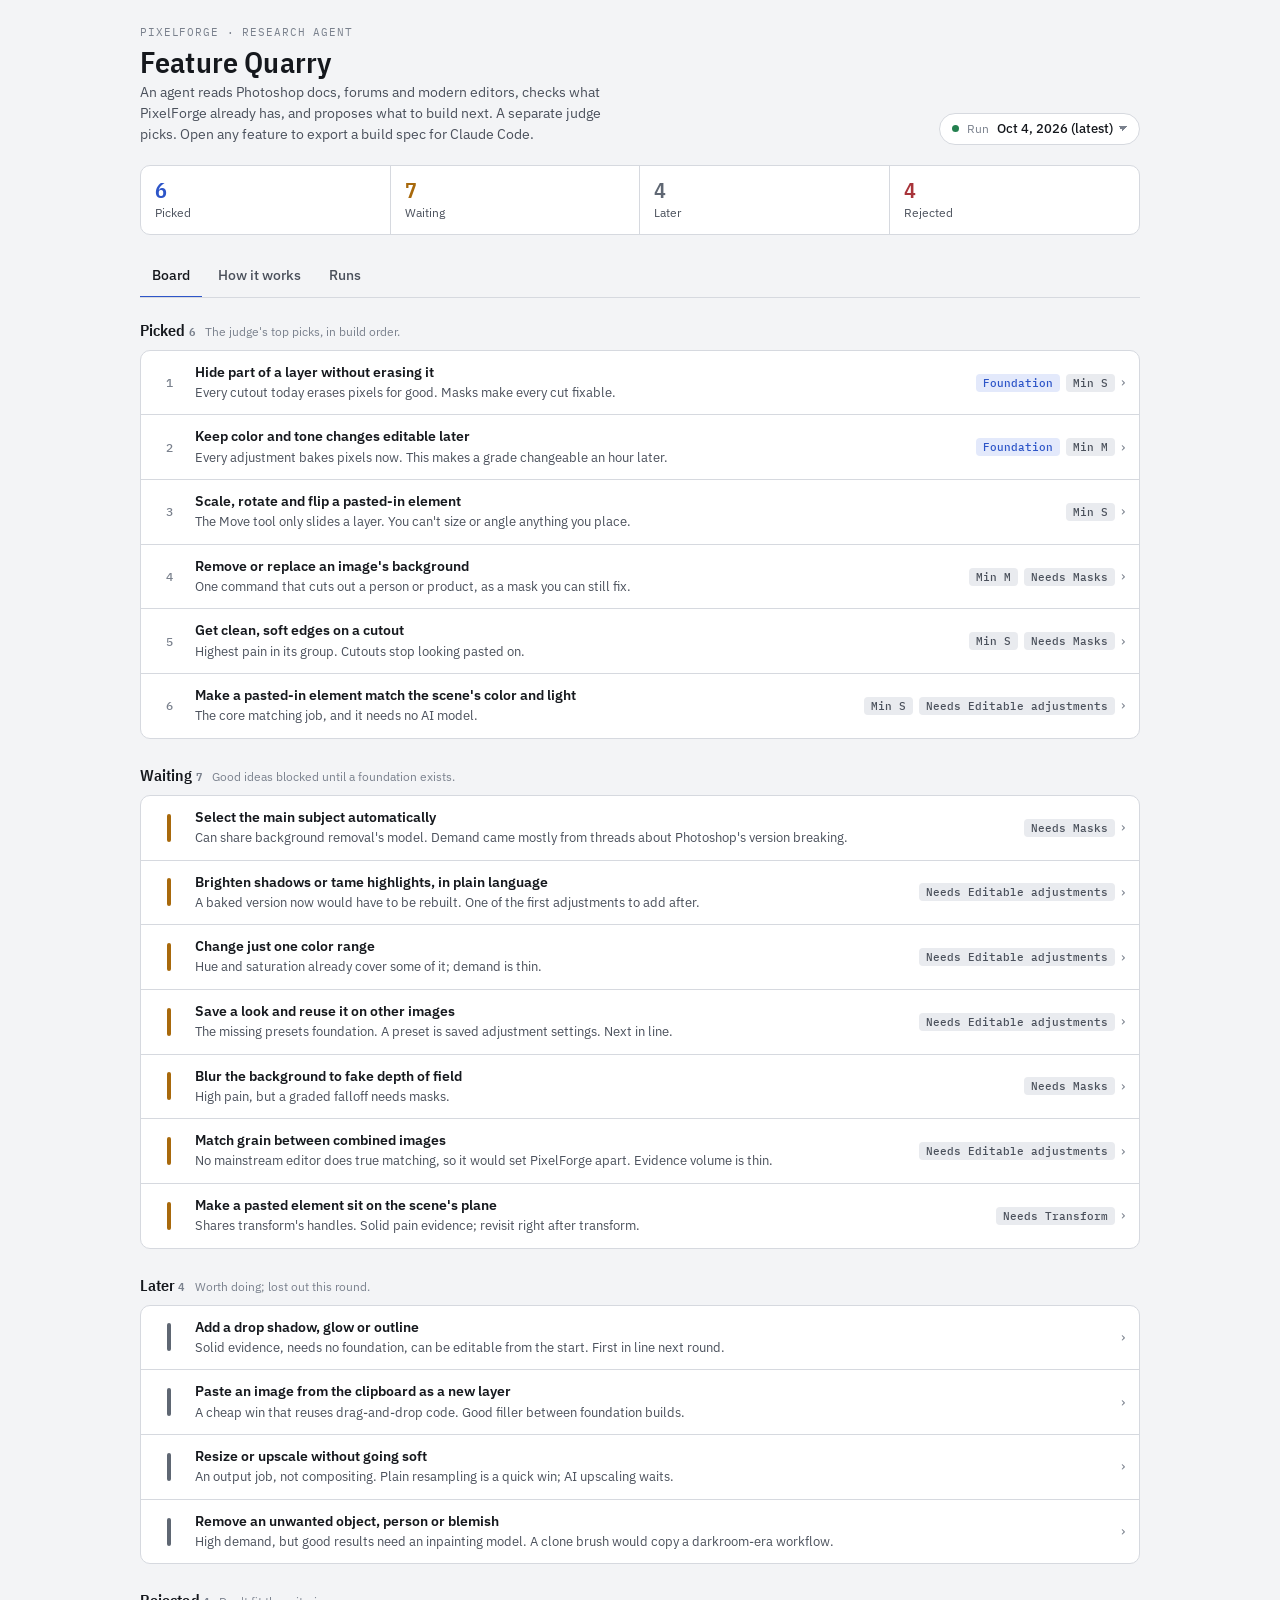
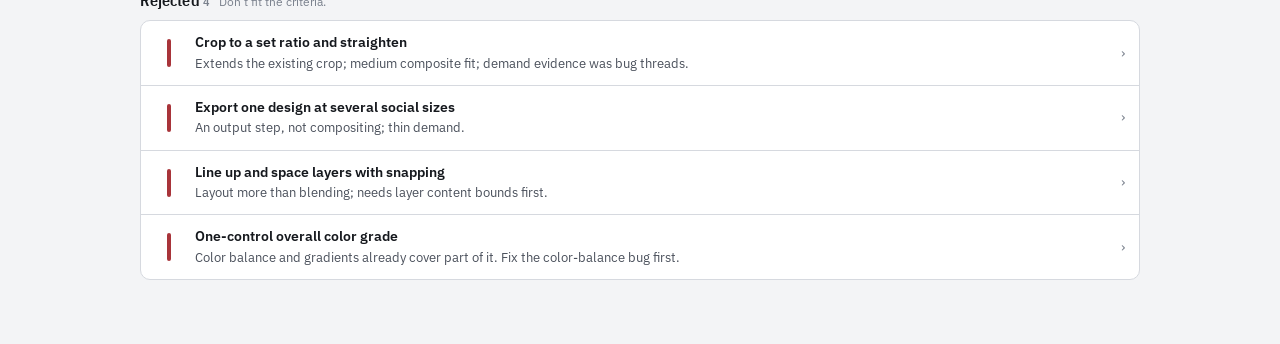
==== quarry/index.html @ ee6ffd07 "Add Feature Quarry page and the first run's report - quarry/index.html: board of the research runs (" ====
<!doctype html>
<html lang="en"><head><meta charset="utf-8"><meta name="viewport" content="width=device-width,initial-scale=1">
<title>Feature Quarry · PixelForge</title>
<link rel="preconnect" href="https://fonts.googleapis.com">
<link rel="stylesheet" href="https://fonts.googleapis.com/css2?family=IBM+Plex+Mono:wght@400;500&family=IBM+Plex+Sans:wght@400;500;600&family=IBM+Plex+Sans+Condensed:wght@600&display=swap">
<style>
/* Layout: tool shell. Header summary → tabs → scannable rows → modal with inner tabs → accordions/tooltips. */
:root{
  --bg:#f3f4f6; --surface:#ffffff; --sunk:#e9ebef; --line:#d6d9df; --ink:#15181d; --ink-2:#4a505b; --ink-3:#7a818d;
  --accent:#2d55c8; --accent-ink:#ffffff; --accent-soft:#e3e9fb;
  --picked:#2d55c8; --waiting:#a8690c; --later:#5f6773; --rejected:#a8343a; --built:#24804f;
  --picked-bg:#e3e9fb; --waiting-bg:#f8ecd8; --later-bg:#e8eaee; --rejected-bg:#f6e2e3; --built-bg:#dff1e6;
  --shadow:0 10px 40px rgba(20,25,35,.18);
  --f-ui:"IBM Plex Sans",system-ui,-apple-system,"Segoe UI",sans-serif;
  --f-head:"IBM Plex Sans Condensed","IBM Plex Sans",system-ui,sans-serif;
  --f-mono:"IBM Plex Mono",ui-monospace,Menlo,monospace;
}
@media (prefers-color-scheme:dark){:root:not([data-theme="light"]){
  --bg:#121418; --surface:#1a1d23; --sunk:#22262d; --line:#323741; --ink:#eceef2; --ink-2:#b3b9c4; --ink-3:#848b97;
  --accent:#7d9cf2; --accent-ink:#0f1320; --accent-soft:#232c45;
  --picked:#8aa6f5; --waiting:#e0a54a; --later:#a1a8b4; --rejected:#ec8a8f; --built:#6cc996;
  --picked-bg:#232c45; --waiting-bg:#3a2e1a; --later-bg:#2a2e36; --rejected-bg:#3d2224; --built-bg:#1d3427;
  --shadow:0 10px 40px rgba(0,0,0,.5); color-scheme:dark}}
:root[data-theme="dark"]{
  --bg:#121418; --surface:#1a1d23; --sunk:#22262d; --line:#323741; --ink:#eceef2; --ink-2:#b3b9c4; --ink-3:#848b97;
  --accent:#7d9cf2; --accent-ink:#0f1320; --accent-soft:#232c45;
  --picked:#8aa6f5; --waiting:#e0a54a; --later:#a1a8b4; --rejected:#ec8a8f; --built:#6cc996;
  --picked-bg:#232c45; --waiting-bg:#3a2e1a; --later-bg:#2a2e36; --rejected-bg:#3d2224; --built-bg:#1d3427;
  --shadow:0 10px 40px rgba(0,0,0,.5); color-scheme:dark}

*{box-sizing:border-box}
[hidden]{display:none!important}
body{background:var(--bg);color:var(--ink);font:14px/1.5 var(--f-ui);margin:0}
.wrap{max-width:1040px;margin:0 auto;padding-inline:20px;padding-block:24px 64px;display:flex;flex-direction:column;gap:20px}
h1,h2,h3{font-family:var(--f-head);font-weight:600;letter-spacing:.005em;margin:0;text-wrap:balance}
button{font:inherit;color:inherit;cursor:pointer}
:focus-visible{outline:2px solid var(--accent);outline-offset:2px;border-radius:4px}
.mono{font-family:var(--f-mono);font-size:12px}
.muted{color:var(--ink-2)}
.tiny{font-size:12px;color:var(--ink-3)}

/* Header */
.top{display:flex;flex-wrap:wrap;gap:16px;align-items:flex-end;justify-content:space-between}
.brand{display:flex;flex-direction:column;gap:4px;min-width:0}
.eyebrow{font-family:var(--f-mono);font-size:11px;letter-spacing:.08em;text-transform:uppercase;color:var(--ink-3)}
h1{font-size:30px;line-height:1.1}
.lede{color:var(--ink-2);max-width:62ch;margin:0}
.runpill{display:inline-flex;gap:8px;align-items:center;background:var(--surface);border:1px solid var(--line);border-radius:999px;padding:6px 12px;font-size:12px;color:var(--ink-2)}
.dot{width:7px;height:7px;border-radius:50%;background:var(--built)}
.runpill select{all:unset;cursor:pointer;font:500 13px var(--f-ui);color:var(--ink);padding-right:14px;background:linear-gradient(45deg,transparent 50%,var(--ink-3) 50%) right 4px center/5px 5px no-repeat,linear-gradient(-45deg,transparent 50%,var(--ink-3) 50%) right 0 center/5px 5px no-repeat}
.runpill:focus-within{outline:2px solid var(--accent);outline-offset:2px}
.tag.new{background:var(--built-bg);color:var(--built)}
.tag.moved{background:var(--waiting-bg);color:var(--waiting)}
.row.current{background:var(--accent-soft)}

/* Summary strip */
.strip{display:grid;grid-template-columns:repeat(5,minmax(0,1fr));background:var(--surface);border:1px solid var(--line);border-radius:10px;overflow:hidden}
.stat{all:unset;cursor:pointer;padding:12px 14px;display:flex;flex-direction:column;gap:2px;border-right:1px solid var(--line);position:relative}
.stat:last-child{border-right:0}
.stat:hover{background:var(--sunk)}
.stat[aria-pressed="true"]{background:var(--sunk)}
.stat[aria-pressed="true"]::after{content:"";position:absolute;left:0;right:0;bottom:0;height:3px;background:var(--c)}
.stat b{font:600 22px/1.1 var(--f-head);font-variant-numeric:tabular-nums;color:var(--c)}
.stat span{font-size:12px;color:var(--ink-2)}
.stat:focus-visible{outline:2px solid var(--accent);outline-offset:-2px}

/* Tabs */
.tabs{display:flex;gap:4px;border-bottom:1px solid var(--line);overflow-x:auto}
.tab{all:unset;cursor:pointer;padding:10px 12px;font-weight:500;color:var(--ink-2);border-bottom:2px solid transparent;margin-bottom:-1px;white-space:nowrap}
.tab[aria-selected="true"]{color:var(--ink);border-bottom-color:var(--accent)}
.tab:focus-visible{outline:2px solid var(--accent);outline-offset:-2px}

/* Board */
.group{display:flex;flex-direction:column;gap:8px}
.group-h{display:flex;align-items:baseline;gap:10px;flex-wrap:wrap}
.group-h h2{font-size:16px}
.group-h p{margin:0;font-size:12px;color:var(--ink-3)}
.rows{display:flex;flex-direction:column;background:var(--surface);border:1px solid var(--line);border-radius:10px;overflow:hidden}
.row{all:unset;cursor:pointer;display:grid;grid-template-columns:28px minmax(0,1fr) auto;gap:12px;align-items:center;padding:12px 14px;border-top:1px solid var(--line)}
.row:first-child{border-top:0}
.row:hover{background:var(--sunk)}
.row:focus-visible{outline:2px solid var(--accent);outline-offset:-2px}
.rank{font:500 12px var(--f-mono);color:var(--ink-3);text-align:center;font-variant-numeric:tabular-nums}
.stripe{width:4px;height:28px;border-radius:2px;background:var(--c);justify-self:center}
.rmain{min-width:0;display:flex;flex-direction:column;gap:2px}
.rtitle{font-weight:600;line-height:1.3}
.rwhy{font-size:13px;color:var(--ink-2);overflow:hidden;text-overflow:ellipsis;white-space:nowrap}
.rtags{display:flex;gap:6px;align-items:center;flex-wrap:wrap;justify-content:flex-end}
.tag{font:500 11px var(--f-mono);padding:2px 7px;border-radius:4px;background:var(--sunk);color:var(--ink-2);white-space:nowrap}
.tag.found{background:var(--accent-soft);color:var(--accent)}
.tag.dec{background:var(--c-bg);color:var(--c)}
.chev{color:var(--ink-3)}
@media (max-width:620px){
  .strip{grid-template-columns:repeat(3,minmax(0,1fr))}
  .stat:nth-child(3){border-right:0}
  .stat:nth-child(n+4){border-top:1px solid var(--line)}
  .row{grid-template-columns:20px minmax(0,1fr)}
  .rtags{grid-column:2;justify-content:flex-start}
  .chev{display:none}
  .rwhy{white-space:normal}
}

/* How it works */
.flow{display:grid;grid-template-columns:repeat(6,minmax(0,1fr));gap:8px}
.step{all:unset;cursor:pointer;background:var(--surface);border:1px solid var(--line);border-radius:10px;padding:12px;display:flex;flex-direction:column;gap:6px;min-width:0}
.step:hover{border-color:var(--ink-3)}
.step[aria-expanded="true"]{border-color:var(--accent);box-shadow:0 0 0 1px var(--accent)}
.step:focus-visible{outline:2px solid var(--accent);outline-offset:2px}
.step .n{font:500 11px var(--f-mono);color:var(--ink-3)}
.step b{font-family:var(--f-head);font-size:15px;line-height:1.2}
.step .who{font:500 11px var(--f-mono);align-self:flex-start;padding:1px 6px;border-radius:4px;background:var(--sunk);color:var(--ink-2)}
.step .who.judge{background:var(--waiting-bg);color:var(--waiting)}
.step .who.you{background:var(--built-bg);color:var(--built)}
.stepdetail{background:var(--surface);border:1px solid var(--line);border-radius:10px;padding:16px;display:flex;flex-direction:column;gap:8px}
.stepdetail p{margin:0;max-width:68ch}
@media (max-width:820px){.flow{grid-template-columns:repeat(3,minmax(0,1fr))}}
@media (max-width:460px){.flow{grid-template-columns:repeat(2,minmax(0,1fr))}}
.split{display:grid;grid-template-columns:repeat(3,minmax(0,1fr));gap:12px}
.panel{background:var(--surface);border:1px solid var(--line);border-radius:10px;padding:14px 16px;display:flex;flex-direction:column;gap:6px;min-width:0}
.panel h3{font-size:15px}
.panel ul{margin:0;padding-left:18px;color:var(--ink-2)}
@media (max-width:720px){.split{grid-template-columns:1fr}}

/* Accordions */
details{border-top:1px solid var(--line)}
details:first-of-type{border-top:0}
summary{cursor:pointer;list-style:none;padding:10px 0;display:flex;gap:10px;align-items:center;font-weight:500}
summary::-webkit-details-marker{display:none}
summary::before{content:"";width:7px;height:7px;border-right:1.5px solid var(--ink-3);border-bottom:1.5px solid var(--ink-3);transform:rotate(-45deg);transition:transform .15s;flex:none;margin-left:2px}
details[open]>summary::before{transform:rotate(45deg)}
.acc{background:var(--surface);border:1px solid var(--line);border-radius:10px;padding:2px 16px}
.acc .body{padding:0 0 12px 19px;color:var(--ink-2);display:flex;flex-direction:column;gap:6px}
.acc .body p{margin:0;max-width:70ch}

/* Tooltip */
.tip{all:unset;cursor:help;display:inline-flex;align-items:center;justify-content:center;width:15px;height:15px;border-radius:50%;border:1px solid var(--ink-3);color:var(--ink-3);font:600 10px var(--f-ui);position:relative;vertical-align:1px;margin-left:4px}
.tip:focus-visible{outline:2px solid var(--accent);outline-offset:2px}
.tip .bubble{position:absolute;bottom:calc(100% + 8px);left:50%;transform:translateX(-50%);width:max-content;max-width:240px;background:var(--ink);color:var(--bg);font:400 12px/1.45 var(--f-ui);padding:8px 10px;border-radius:6px;box-shadow:var(--shadow);opacity:0;pointer-events:none;transition:opacity .12s;z-index:5;text-align:left;white-space:normal}
.tip:hover .bubble,.tip:focus .bubble,.tip[data-open] .bubble{opacity:1}

/* Modal */
.scrim{position:fixed;inset:0;background:rgba(10,12,16,.45);display:flex;align-items:flex-start;justify-content:center;padding:max(5vh,16px) 16px;z-index:20;overflow-y:auto}
.modal{background:var(--surface);color:var(--ink);border-radius:12px;box-shadow:var(--shadow);width:min(720px,100%);display:flex;flex-direction:column;max-height:none}
.mhead{padding:18px 20px 0;display:flex;flex-direction:column;gap:8px}
.mtop{display:flex;justify-content:space-between;gap:12px;align-items:flex-start}
.mhead h2{font-size:22px;line-height:1.2}
.close{all:unset;cursor:pointer;width:30px;height:30px;border-radius:6px;display:grid;place-items:center;color:var(--ink-2);flex:none}
.close:hover{background:var(--sunk)}
.close:focus-visible{outline:2px solid var(--accent)}
.verdict{margin:0;color:var(--ink-2);font-size:13px}
.verdict b{color:var(--ink);font-weight:600}
.mtabs{padding:0 20px;margin-top:6px}
.mbody{padding:16px 20px;display:flex;flex-direction:column;gap:14px;min-height:180px}
.mbody p{margin:0;max-width:66ch}
.mfoot{padding:12px 20px;border-top:1px solid var(--line);display:flex;flex-wrap:wrap;gap:8px;align-items:center;justify-content:space-between;background:var(--sunk);border-radius:0 0 12px 12px}
.decide{display:flex;gap:6px;flex-wrap:wrap}
.seg{display:inline-flex;border:1px solid var(--line);border-radius:7px;overflow:hidden;background:var(--surface)}
.dbtn{all:unset;cursor:pointer;padding:6px 12px;font-weight:500;font-size:13px;border-left:1px solid var(--line);color:var(--ink-2)}
.dbtn:first-child{border-left:0}
.dbtn:hover{background:var(--sunk)}
.dbtn[aria-pressed="true"]{background:var(--c-bg);color:var(--c)}
.statusbox{display:flex;align-items:center;gap:8px;flex-wrap:wrap}
.primary{all:unset;cursor:pointer;padding:7px 14px;border-radius:7px;background:var(--accent);color:var(--accent-ink);font-weight:600;font-size:13px}
.primary:hover{filter:brightness(1.08)}
.primary:focus-visible{outline:2px solid var(--accent);outline-offset:2px}
.copybox{width:100%;font:12px/1.45 var(--f-mono);background:var(--surface);color:var(--ink);border:1px solid var(--line);border-radius:6px;padding:8px;resize:none}
.dbtn:focus-visible{outline:2px solid var(--accent);outline-offset:2px}
.label{font:500 11px var(--f-mono);letter-spacing:.06em;text-transform:uppercase;color:var(--ink-3)}
.kv{display:grid;grid-template-columns:120px minmax(0,1fr);gap:8px 14px;align-items:baseline}
.kv dt{font-size:12px;color:var(--ink-3)}
.kv dd{margin:0;min-width:0}
@media (max-width:520px){.kv{grid-template-columns:1fr}.kv dt{margin-top:6px}}
.levels{display:flex;flex-direction:column;gap:0;border:1px solid var(--line);border-radius:8px;overflow:hidden}
.lvl{display:grid;grid-template-columns:92px 44px minmax(0,1fr);gap:12px;padding:10px 12px;border-top:1px solid var(--line);align-items:baseline}
.lvl:first-child{border-top:0}
.lvl b{font-weight:600}
.size{font:500 11px var(--f-mono);text-align:center;padding:1px 0;border-radius:4px;background:var(--sunk)}
@media (max-width:520px){.lvl{grid-template-columns:1fr auto}.lvl p{grid-column:1 / -1}}
.compare{display:grid;grid-template-columns:repeat(2,minmax(0,1fr));gap:10px}
.compare>div{border:1px solid var(--line);border-radius:8px;padding:10px 12px;display:flex;flex-direction:column;gap:4px;min-width:0}
.compare .lean{border-color:var(--accent);background:var(--accent-soft)}
@media (max-width:520px){.compare{grid-template-columns:1fr}}
.sig{display:grid;grid-template-columns:130px 40px minmax(0,1fr);gap:10px;align-items:baseline;padding:8px 0;border-top:1px solid var(--line)}
.sig:first-child{border-top:0}
.lv{font:600 11px var(--f-mono);text-align:center;border-radius:4px;padding:1px 0}
.lv.H{background:var(--built-bg);color:var(--built)}.lv.M{background:var(--waiting-bg);color:var(--waiting)}.lv.L{background:var(--later-bg);color:var(--later)}
@media (max-width:520px){.sig{grid-template-columns:1fr auto}.sig .src{grid-column:1 / -1}}
.src{font-size:13px;color:var(--ink-2)}
code{font-family:var(--f-mono);font-size:12px;background:var(--sunk);padding:1px 5px;border-radius:4px;word-break:break-word}
ul.plain{margin:0;padding-left:18px;color:var(--ink-2);display:flex;flex-direction:column;gap:4px}
.toast{position:fixed;left:50%;bottom:calc(20px + env(safe-area-inset-bottom,0px));transform:translateX(-50%);background:var(--ink);color:var(--bg);padding:8px 14px;border-radius:8px;font-size:13px;box-shadow:var(--shadow);z-index:30}
.note{font-size:12px;color:var(--ink-3)}
@media (prefers-reduced-motion:reduce){*{transition:none!important}}
.mfoot .primary{margin-left:auto}
.btnrow{display:flex;gap:8px;flex-wrap:wrap}
.ghost{all:unset;cursor:pointer;padding:7px 14px;border-radius:7px;border:1px solid var(--line);background:var(--surface);font-weight:500;font-size:13px}
.ghost:hover{border-color:var(--ink-3)}
.ghost:focus-visible{outline:2px solid var(--accent);outline-offset:2px}
pre.spec{margin:0;background:var(--sunk);border:1px solid var(--line);border-radius:8px;padding:12px;font:12px/1.55 var(--f-mono);white-space:pre-wrap;word-break:break-word;max-height:46vh;overflow:auto}
.err{background:var(--rejected-bg);color:var(--rejected);border-radius:8px;padding:12px 14px}
a{color:var(--accent)}
</style></head><body>

<div class="wrap">
  <header class="top">
    <div class="brand">
      <span class="eyebrow">PixelForge · research agent</span>
      <h1>Feature Quarry</h1>
      <p class="lede">An agent reads Photoshop docs, forums and modern editors, checks what PixelForge already has, and proposes what to build next. A separate judge picks. Open any feature to export a build spec for Claude Code.</p>
    </div>
    <label class="runpill" id="runpill" for="runsel"><span class="dot"></span><span class="tiny">Run</span><select id="runsel" aria-label="Choose a run" disabled><option>Loading…</option></select></label>
  </header>

  <div class="strip" id="strip" role="group" aria-label="Filter by status"></div>

  <nav class="tabs" role="tablist" aria-label="Sections">
    <button class="tab" role="tab" id="t-board" aria-controls="p-board" aria-selected="true">Board</button>
    <button class="tab" role="tab" id="t-how" aria-controls="p-how" aria-selected="false" tabindex="-1">How it works</button>
    <button class="tab" role="tab" id="t-runs" aria-controls="p-runs" aria-selected="false" tabindex="-1">Runs</button>
  </nav>

  <section id="p-board" role="tabpanel" aria-labelledby="t-board" class="group" style="gap:24px"></section>

  <section id="p-how" role="tabpanel" aria-labelledby="t-how" hidden style="display:flex;flex-direction:column;gap:16px">
    <div class="group-h"><h2>Six steps, one run</h2><p>Click a step for detail.</p></div>
    <div class="flow" id="flow"></div>
    <div class="stepdetail" id="stepdetail"></div>
    <div class="group-h" style="margin-top:8px"><h2>Who does what</h2></div>
    <div class="split">
      <div class="panel"><span class="label">Research agent</span><h3>Gathers and scores</h3><ul><li>Reads PixelForge's code</li><li>Searches docs, forums, other editors</li><li>Rates each idea on six signals</li></ul></div>
      <div class="panel"><span class="label">Judge agent</span><h3>Picks, separately</h3><ul><li>Sees only the criteria, the inventory and the evidence</li><li>Never sees the researcher's reasoning</li><li>Picks 5–6, gives a reason for every reject</li></ul></div>
      <div class="panel"><span class="label">You</span><h3>Set the rules, choose, build</h3><ul><li>Write the criteria the judge applies</li><li>Pick a feature and export its spec</li><li>Paste the spec into Claude Code to build it</li></ul></div>
    </div>
    <div class="acc">
      <details><summary>What are the criteria?</summary><div class="body">
        <p>A one-page file (<code>criteria.md</code>) that defines "better" for PixelForge. Its thesis: a lean editor built around the jobs people do when adjusting and compositing, not around Photoshop's darkroom-era feature list.</p>
        <ul class="plain"><li>Job first: name the job, not the tool</li><li>One good way per job</li><li>Expert control in plain language</li><li>Non-destructive by default</li><li>Customizable (presets, defaults)</li><li>Composite-first</li><li>Every feature works for people and for the editing agent</li></ul>
      </div></details>
      <details><summary>How do I run it again?</summary><div class="body">
        <p>In the Claude Code panel in VS Code, with the pixel-forge folder open, type <code>/feature-quarry</code>. It saves a new dated report and adds the run to this page. Earlier runs stay available in the run picker at the top and in the Runs tab.</p>
      </div></details>
      <details><summary>What it can't do</summary><div class="body">
        <p>It can't measure real usage. Adobe doesn't publish it. The ratings are proxies from public writing: documentation depth, forum threads, tutorial supply.</p>
        <p>It checks whether a feature works and fits the criteria. Whether it's worth having is your call.</p>
      </div></details>
    </div>
  </section>

  <section id="p-runs" role="tabpanel" aria-labelledby="t-runs" hidden style="display:flex;flex-direction:column;gap:12px"></section>
</div>

<div id="modal-root"></div>

<script>
const STATUS = {
  picked:  {label:"Picked",   c:"--picked",  hint:"The judge's top picks, in build order."},
  waiting: {label:"Waiting",  c:"--waiting", hint:"Good ideas blocked until a foundation exists."},
  later:   {label:"Later",    c:"--later",   hint:"Worth doing; lost out this round."},
  rejected:{label:"Rejected", c:"--rejected",hint:"Don't fit the criteria."},
};
const TIPS = {
  Weight:"How deeply it's documented and taught. A sign of how central the job is.",
  Demand:"How often people ask how to do it in forums.",
  Pain:"Complaints, bugs and workarounds. Where Photoshop's way hurts.",
  "Leaner path":"How a modern editor does the same job more simply.",
  Size:"Effort for the smallest useful version. Larger versions are on the Approach tab.",
  Foundation:"Other features depend on this one. Build these first.",
};
let RUN = null, C = [], PREV = null, RUNS = [], filter = null;
const isNew = c => PREV && !PREV.has(c.id);
const movedFrom = c => PREV && PREV.has(c.id) && PREV.get(c.id) !== c.status ? PREV.get(c.id) : null;

const $ = s => document.querySelector(s);
const esc = s => String(s ?? "").replace(/[&<>"]/g, c => ({"&":"&amp;","<":"&lt;",">":"&gt;",'"':"&quot;"}[c]));
const tip = k => TIPS[k] ? `<button class="tip" type="button" aria-label="What is ${esc(k)}?">?<span class="bubble" role="tooltip">${esc(TIPS[k])}</span></button>` : "";
const fmtDate = d => { try{ return new Date(d+"T12:00:00").toLocaleDateString(undefined,{month:"short",day:"numeric",year:"numeric"}); }catch(e){ return d; } };
function toast(msg){ const t=document.createElement("div"); t.className="toast"; t.textContent=msg; document.body.appendChild(t); setTimeout(()=>t.remove(),2400); }

/* ---------- Spec export ---------- */
function slug(s){ return s.toLowerCase().replace(/[^a-z0-9]+/g,"-").replace(/^-|-$/g,"").slice(0,50); }
function specMarkdown(c){
  const L = [];
  L.push(`# Feature spec: ${c.title}`, "");
  L.push(`For Claude Code, in the pixel-forge repo. From the Feature Quarry run of ${RUN.run} (${RUN.report}).`, "");
  if(c.rank){
    L.push(`## The job`, "", c.why, "", `**Outcome:** ${c.outcome}`, "");
    L.push(`**Why it was picked (judge):** ${c.verdict} Serves the principle *${c.principle}* in \`.claude/skills/feature-quarry/criteria.md\`.`, "");
    L.push(`## Design direction`, "", `- **Avoid Photoshop's way:** ${c.ps}`, `- **Build the lean way:** ${c.lean}`, `- **Reference:** ${c.leanWho}`, "");
    L.push(`## Scope`, "", `Build the **Minimal** level only. The other levels are listed so the code doesn't block them later.`, "");
    c.approach.forEach(([n,s,d]) => L.push(`- **${n}${n==="Minimal"?" (build this)":""}** · size ${s}: ${d}`));
    L.push("", `## Build notes`, "", `- **Likely files:** ${c.files}`, `- **Needs first:** ${c.needs || "Nothing. This is a foundation."}`, `- **Agent tool to add:** \`${c.tool}\`. Follow the tool rules in the agent spec: find layers by name, validate before changing anything, plain-language errors, one History entry per change.`, "");
    L.push(`## Risks to handle`, "", ...c.risks.map(r => `- ${r}`), "");
  } else {
    L.push(`## The job`, "", c.why, "");
    L.push(`Status in the quarry: **${STATUS[c.status].label}**.${c.needs ? ` It needs **${c.needs}** first.` : ""}`, "");
    L.push(`## Scope`, "", `Not fully researched in this run. Before writing code, propose the smallest useful version in a few lines and wait for approval.`, "");
    if(c.needs) L.push(`Check that ${c.needs} exists in PixelForge first. If it doesn't, stop and say so.`, "");
  }
  L.push(`## Done when`, "",
    `- It works from the menu or panel by hand.`,
    ...(c.rank ? [`- The agent tool works in the Agent panel and returns a clear error on bad input.`] : []),
    `- Undo, redo, duplicate layer and project save/load all keep it intact.`,
    `- Nothing that worked before is broken.`,
    `- You tell me in a few lines what changed and how to try it.`, "");
  L.push(`Don't commit or push until I've tried it.`);
  return L.join("\n");
}
async function copySpec(c){
  const md = specMarkdown(c);
  try{ await navigator.clipboard.writeText(md); toast("Spec copied. Paste it into Claude Code."); }
  catch(e){ const pre=$("#specpre"); if(pre){ const r=document.createRange(); r.selectNodeContents(pre); const sel=getSelection(); sel.removeAllRanges(); sel.addRange(r);} toast("Copy was blocked. The spec is selected: press ⌘C."); }
}
function downloadSpec(c){
  const blob = new Blob([specMarkdown(c)], {type:"text/markdown"});
  const a = document.createElement("a"); a.href = URL.createObjectURL(blob); a.download = `spec-${slug(c.title)}.md`;
  document.body.appendChild(a); a.click(); a.remove(); setTimeout(()=>URL.revokeObjectURL(a.href), 1000);
  toast(`Downloaded ${a.download}`);
}

/* ---------- Board ---------- */
function renderStrip(){
  const counts = {picked:0,waiting:0,later:0,rejected:0}; C.forEach(c => counts[c.status]++);
  $("#strip").innerHTML = Object.keys(STATUS).map(k => `<button class="stat" type="button" data-k="${k}" aria-pressed="${filter===k}" style="--c:var(${STATUS[k].c})"><b>${counts[k]}</b><span>${STATUS[k].label}</span></button>`).join("");
  $("#strip").style.gridTemplateColumns = "repeat(4,minmax(0,1fr))";
  $("#strip").querySelectorAll(".stat").forEach(b => b.onclick = () => { filter = filter===b.dataset.k ? null : b.dataset.k; selectTab("board"); renderAll(); });
}
function rowHTML(c){
  const st = STATUS[c.status];
  const lead = c.rank ? `<span class="rank">${c.rank}</span>` : `<span class="stripe" style="--c:var(${st.c})"></span>`;
  const tags = [];
  if(isNew(c)) tags.push(`<span class="tag new">New</span>`);
  else if(movedFrom(c)) tags.push(`<span class="tag moved" title="Was ${STATUS[movedFrom(c)].label}">Was ${STATUS[movedFrom(c)].label.toLowerCase()}</span>`);
  if(c.foundation) tags.push(`<span class="tag found">Foundation</span>`);
  if(c.size) tags.push(`<span class="tag">Min ${c.size}</span>`);
  if(c.needs) tags.push(`<span class="tag">Needs ${esc(c.needs.split(" + ")[0])}</span>`);
  return `<button class="row" type="button" data-id="${c.id}">${lead}
    <span class="rmain"><span class="rtitle">${esc(c.title)}</span><span class="rwhy">${esc(c.why)}</span></span>
    <span class="rtags">${tags.slice(0,2).join("")}<span class="chev" aria-hidden="true">›</span></span></button>`;
}
function renderBoard(){
  const groups = Object.keys(STATUS).filter(k => !filter || filter===k).map(k => ({k, ...STATUS[k], items:C.filter(c=>c.status===k)}));
  $("#p-board").innerHTML = groups.map(g => `<div class="group">
      <div class="group-h"><h2>${g.label} <span class="tiny">${g.items.length}</span></h2><p>${esc(g.hint)}</p></div>
      <div class="rows">${g.items.map(rowHTML).join("")}</div></div>`).join("")
    + (filter ? `<p><button class="ghost" type="button" id="clearf">Show all</button></p>` : "");
  $("#p-board").querySelectorAll(".row").forEach(r => r.onclick = () => openModal(r.dataset.id));
  const cf = $("#clearf"); if(cf) cf.onclick = () => { filter=null; renderAll(); };
}
function renderRuns(){
  const newCount = PREV ? C.filter(isNew).length : null;
  $("#p-runs").innerHTML = `
    <div class="group-h"><h2>All runs <span class="tiny">${RUNS.length}</span></h2><p>Click a run to view it on the board.</p></div>
    <div class="rows">${RUNS.map(r => `<button class="row${r.run===RUN.run?" current":""}" type="button" data-run="${esc(r.run)}" style="grid-template-columns:minmax(0,1fr) auto">
      <span class="rmain"><span class="rtitle">${fmtDate(r.run)}${r===RUNS[0]?" · latest":""}</span>
      <span class="rwhy">${r.candidates_considered} candidates · ${Object.keys(STATUS).map(k=>`${(r.counts||{})[k]??0} ${STATUS[k].label.toLowerCase()}`).join(" · ")}</span></span>
      <span class="rtags">${r.run===RUN.run?`<span class="tag found">Viewing</span>`:""}<span class="tag">${esc(r.report||"")}</span></span></button>`).join("")}</div>
    <div class="group-h" style="margin-top:12px"><h2>${fmtDate(RUN.run)}</h2>${newCount!==null?`<p>${newCount} new since the run before.</p>`:`<p>First run.</p>`}</div>
    <div class="acc">
      <details open><summary>Judge's summary</summary><div class="body"><p>${esc(RUN.judge_summary)}</p></div></details>
      <details><summary>Sources searched</summary><div class="body"><p>${esc(RUN.sources||"")}</p><p class="note">Source links are in the report file.</p></div></details>
      <details><summary>Found in PixelForge's code</summary><div class="body"><ul class="plain">${(RUN.code_findings||[]).map(f=>`<li>${esc(f)}</li>`).join("")}</ul></div></details>
    </div>`;
  $("#p-runs").querySelectorAll("[data-run]").forEach(b => b.onclick = () => { loadRun(b.dataset.run); selectTab("board"); });
}

/* ---------- How it works ---------- */
const STEPS = [
  {t:"Inventory", who:"agent", d:"Reads PixelForge's code and lists what exists, what's partial and what's broken. Notes the foundations (masks, editable adjustments, presets) that other features depend on."},
  {t:"Read past runs", who:"agent", d:"Checks earlier reports so it doesn't re-propose what's already built or rejected, unless the evidence changed."},
  {t:"Quarry", who:"agent", d:"Searches Photoshop docs, forums and modern editors for 15–25 candidates, each framed as a job (\"match a pasted person to the background's light\"), not a menu item."},
  {t:"Score", who:"agent", d:"Rates each candidate High, Medium or Low on weight, demand, pain, leaner path, composite fit and feasibility, with links. These are proxies from public writing, not usage data."},
  {t:"Judge", who:"judge", d:"A separate agent sees only the criteria, the inventory and the evidence. It picks 5–6, includes a missing foundation if there is one, and gives a reason for every candidate it drops."},
  {t:"You build", who:"you", d:"Open a feature, export its spec, and paste it into Claude Code. The spec tells Claude Code what to build, at what size, and when it's done."},
];
let openStep = 4;
function renderFlow(){
  $("#flow").innerHTML = STEPS.map((s,i)=>`<button class="step" type="button" data-i="${i}" aria-expanded="${i===openStep}" aria-controls="stepdetail"><span class="n">${i+1}</span><b>${s.t}</b><span class="who ${s.who}">${s.who==="agent"?"Research agent":s.who==="judge"?"Judge agent":"You"}</span></button>`).join("");
  $("#flow").querySelectorAll(".step").forEach(b => b.onclick = () => { openStep = +b.dataset.i; renderFlow(); });
  const s = STEPS[openStep];
  $("#stepdetail").innerHTML = `<span class="label">Step ${openStep+1}</span><h3>${s.t}</h3><p class="muted">${esc(s.d)}</p>`;
}

/* ---------- Modal ---------- */
let lastFocus = null, mtab = "overview";
function openModal(id, tab){
  const c = C.find(x=>x.id===id); if(!c) return;
  lastFocus = document.activeElement; mtab = tab || "overview";
  const st = STATUS[c.status];
  const tabs = c.rank ? [["overview","Overview"],["approach","Approach"],["evidence","Evidence"],["build","Build"],["spec","Export spec"]] : [["overview","Overview"],["spec","Export spec"]];
  const tagRow = [`<span class="tag dec" style="--c:var(${st.c});--c-bg:var(${st.c}-bg)">${c.rank?`#${c.rank} `:""}${st.label}</span>`];
  if(isNew(c)) tagRow.push(`<span class="tag new">New this run</span>`);
  else if(movedFrom(c)) tagRow.push(`<span class="tag moved">Was ${STATUS[movedFrom(c)].label.toLowerCase()}</span>`);
  if(c.foundation) tagRow.push(`<span class="tag found">Foundation</span>${tip("Foundation")}`);
  if(c.size) tagRow.push(`<span class="tag">Smallest version: ${c.size}</span>${tip("Size")}`);
  if(c.needs) tagRow.push(`<span class="tag">Needs ${esc(c.needs)}</span>`);
  $("#modal-root").innerHTML = `<div class="scrim" id="scrim"><div class="modal" role="dialog" aria-modal="true" aria-labelledby="mtitle">
    <div class="mhead">
      <div class="mtop"><h2 id="mtitle">${esc(c.title)}</h2><button class="close" type="button" id="mclose" aria-label="Close">✕</button></div>
      <div class="rtags" style="justify-content:flex-start">${tagRow.join("")}</div>
      <p class="verdict">${c.rank ? `<b>Judge:</b> ${esc(c.verdict)}` : `<b>Why:</b> ${esc(c.why)}`}</p>
    </div>
    <nav class="tabs mtabs" role="tablist">${tabs.map(([k,l])=>`<button class="tab" role="tab" type="button" data-t="${k}" aria-selected="${mtab===k}" ${mtab===k?"":'tabindex="-1"'}>${l}</button>`).join("")}</nav>
    <div class="mbody" id="mbody"></div>
    <div class="mfoot"><span class="tiny">Build it with Claude Code</span><button class="primary" type="button" id="tospec">Export spec</button></div>
  </div></div>`;
  renderMBody(c);
  $("#mclose").onclick = closeModal;
  $("#scrim").onclick = e => { if(e.target.id==="scrim") closeModal(); };
  $("#tospec").onclick = () => setMTab(c, "spec");
  $("#modal-root").querySelectorAll(".mtabs .tab").forEach(t => t.onclick = () => setMTab(c, t.dataset.t));
  document.body.style.overflow="hidden";
  $("#mclose").focus();
}
function setMTab(c, k){
  mtab = k;
  $("#modal-root").querySelectorAll(".mtabs .tab").forEach(x=>{ const on = x.dataset.t===k; x.setAttribute("aria-selected",on); x.tabIndex = on?0:-1; });
  renderMBody(c);
}
function renderMBody(c){
  const m = $("#mbody");
  $("#modal-root .mfoot").hidden = mtab==="spec";
  if(mtab==="spec"){
    m.innerHTML = `<p class="muted">A ready-to-use build spec for this feature. Paste it into Claude Code in the pixel-forge folder, or save it as a file.</p>
      <div class="btnrow"><button class="primary" type="button" id="copyspec">Copy spec</button><button class="ghost" type="button" id="dlspec">Download .md</button></div>
      <pre class="spec" id="specpre" tabindex="0">${esc(specMarkdown(c))}</pre>`;
    $("#copyspec").onclick = () => copySpec(c);
    $("#dlspec").onclick = () => downloadSpec(c);
    return;
  }
  if(!c.rank){
    m.innerHTML = `${c.needs?`<dl class="kv"><dt>Waiting on</dt><dd>${esc(c.needs)}</dd></dl>`:""}<p class="muted">${esc(c.why)}</p><p class="tiny">Full evidence for this candidate is in the run's report file.</p>`;
    return;
  }
  if(mtab==="overview") m.innerHTML = `
    <dl class="kv"><dt>Outcome</dt><dd>${esc(c.outcome)}</dd><dt>Principle</dt><dd>${esc(c.principle)}</dd>${c.needs?`<dt>Needs first</dt><dd>${esc(c.needs)}</dd>`:""}</dl>
    <div class="compare"><div><span class="label">Photoshop's way</span><span>${esc(c.ps)}</span></div><div class="lean"><span class="label">The lean way</span><span>${esc(c.lean)}</span></div></div>
    <div class="acc"><details><summary>Who already does it well${tip("Leaner path")}</summary><div class="body"><p>${esc(c.leanWho)}</p></div></details></div>`;
  if(mtab==="approach") m.innerHTML = `<p class="muted">Three ways to build the same feature, smallest first. The exported spec builds Minimal.</p>
    <div class="levels">${c.approach.map(([n,s,d])=>`<div class="lvl"><b>${n}</b><span class="size">${s}</span><p>${esc(d)}</p></div>`).join("")}</div>`;
  if(mtab==="evidence") m.innerHTML = `<div>${c.sig.map(([k,l,s])=>`<div class="sig"><span>${k}${tip(k)}</span><span class="lv ${l}">${l}</span><span class="src">${esc(s)}</span></div>`).join("")}</div>
    <p class="tiny">Ratings are proxies from public writing, not usage data. Source links are in the report file.</p>`;
  if(mtab==="build") m.innerHTML = `
    <dl class="kv"><dt>Files</dt><dd><code>${esc(c.files)}</code></dd><dt>Agent tool</dt><dd><code>${esc(c.tool)}</code></dd><dt>Needs first</dt><dd>${esc(c.needs||"Nothing")}</dd></dl>
    <div class="acc"><details><summary>Risks (${c.risks.length})</summary><div class="body"><ul class="plain">${c.risks.map(r=>`<li>${esc(r)}</li>`).join("")}</ul></div></details></div>`;
}
function closeModal(){ $("#modal-root").innerHTML=""; document.body.style.overflow=""; if(lastFocus) lastFocus.focus(); }
document.addEventListener("keydown", e => { if(e.key==="Escape" && $("#scrim")) closeModal(); });
document.addEventListener("click", e => { const t = e.target.closest(".tip"); document.querySelectorAll(".tip[data-open]").forEach(x=>{ if(x!==t) x.removeAttribute("data-open"); }); if(t){ e.stopPropagation(); t.toggleAttribute("data-open"); } }, true);

/* ---------- Tabs ---------- */
function selectTab(k){
  ["board","how","runs"].forEach(x=>{ const t=$("#t-"+x); t.setAttribute("aria-selected", x===k); t.tabIndex = x===k?0:-1; $("#p-"+x).hidden = x!==k; });
}
["board","how","runs"].forEach(x => $("#t-"+x).onclick = () => selectTab(x));
document.querySelector(".tabs[aria-label=Sections]").addEventListener("keydown", e => {
  const order=["board","how","runs"]; const cur=order.findIndex(x=>$("#t-"+x).getAttribute("aria-selected")==="true");
  if(e.key==="ArrowRight"||e.key==="ArrowLeft"){ const n=order[(cur+(e.key==="ArrowRight"?1:2))%3]; selectTab(n); $("#t-"+n).focus(); }
});

function renderAll(){ renderStrip(); renderBoard(); }
renderFlow();
const getJSON = u => fetch(u, {cache:"no-store"}).then(r => { if(!r.ok) throw new Error(u+" HTTP "+r.status); return r.json(); });
async function loadRun(runId){
  const idx = RUNS.findIndex(r => r.run===runId); if(idx<0) return;
  const d = await getJSON(RUNS[idx].file);
  RUN = d; C = d.candidates || [];
  PREV = null;
  if(RUNS[idx+1]){ try{ const p = await getJSON(RUNS[idx+1].file); PREV = new Map((p.candidates||[]).map(c=>[c.id,c.status])); }catch(e){} }
  $("#runsel").value = runId;
  if(location.hash.slice(1)!==runId) history.replaceState(null,"","#"+runId);
  filter = null; renderAll(); renderRuns();
}
(async () => {
  try{
    const idx = await getJSON("runs/index.json");
    RUNS = (idx.runs||[]).slice().sort((a,b)=> a.run<b.run?1:-1);
    if(!RUNS.length) throw new Error("no runs listed in runs/index.json");
    const sel = $("#runsel");
    sel.innerHTML = RUNS.map((r,i)=>`<option value="${esc(r.run)}">${fmtDate(r.run)}${i===0?" (latest)":""}</option>`).join("");
    sel.disabled = RUNS.length<2;
    sel.onchange = () => loadRun(sel.value);
    const want = location.hash.slice(1);
    await loadRun(RUNS.some(r=>r.run===want) ? want : RUNS[0].run);
  }catch(err){
    $("#p-board").innerHTML = `<div class="err">Couldn't load the quarry runs (${esc(err.message)}). Open this page through a web server (localhost or GitHub Pages), not by double-clicking the file, and run <code>/feature-quarry</code> if no run exists yet.</div>`;
    $("#runsel").innerHTML = `<option>No runs</option>`;
  }
})();
</script>
</body></html>
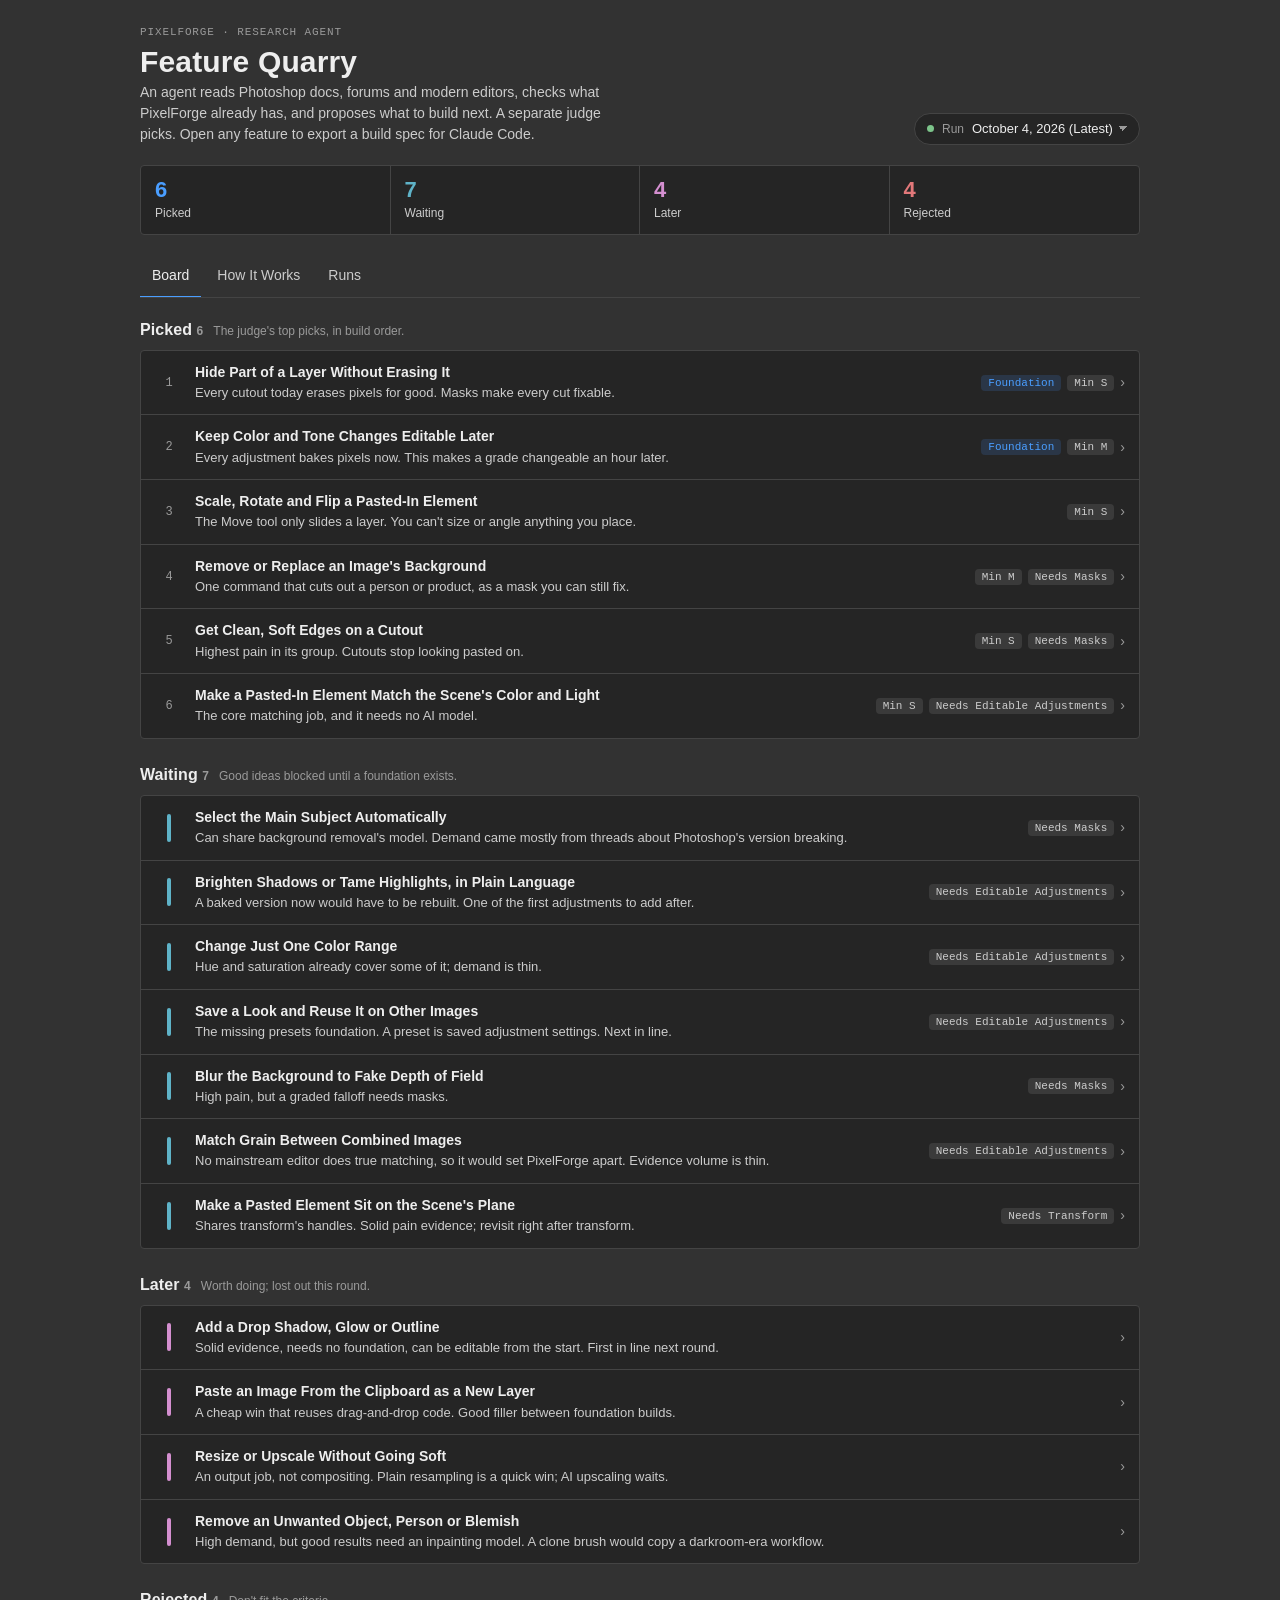
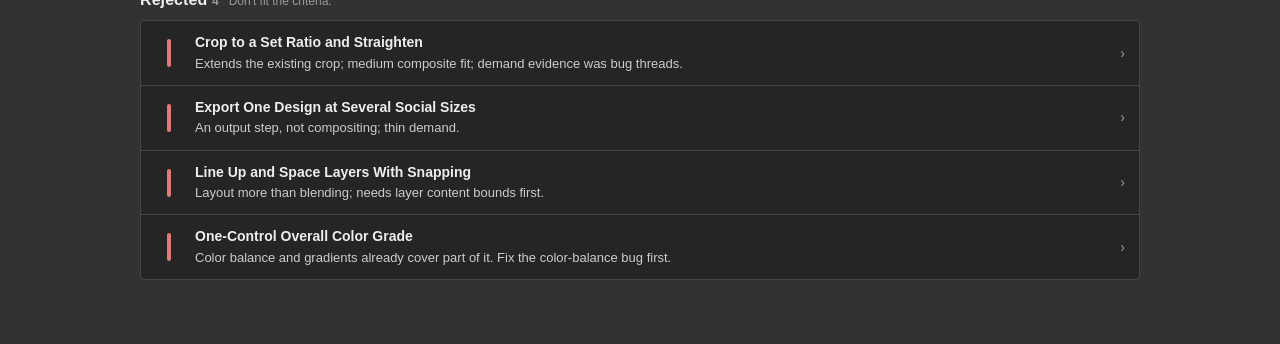
==== commit 5d18a52f: "Add Agent Cards, resizable panels, color models, dark Feature Quarry pages Agent Cards - "Agent Card" ====
--- a/quarry/index.html
+++ b/quarry/index.html
@@ -1,32 +1,20 @@
 <!doctype html>
 <html lang="en"><head><meta charset="utf-8"><meta name="viewport" content="width=device-width,initial-scale=1">
 <title>Feature Quarry · PixelForge</title>
-<link rel="preconnect" href="https://fonts.googleapis.com">
-<link rel="stylesheet" href="https://fonts.googleapis.com/css2?family=IBM+Plex+Mono:wght@400;500&family=IBM+Plex+Sans:wght@400;500;600&family=IBM+Plex+Sans+Condensed:wght@600&display=swap">
 <style>
 /* Layout: tool shell. Header summary → tabs → scannable rows → modal with inner tabs → accordions/tooltips. */
 :root{
-  --bg:#f3f4f6; --surface:#ffffff; --sunk:#e9ebef; --line:#d6d9df; --ink:#15181d; --ink-2:#4a505b; --ink-3:#7a818d;
-  --accent:#2d55c8; --accent-ink:#ffffff; --accent-soft:#e3e9fb;
-  --picked:#2d55c8; --waiting:#a8690c; --later:#5f6773; --rejected:#a8343a; --built:#24804f;
-  --picked-bg:#e3e9fb; --waiting-bg:#f8ecd8; --later-bg:#e8eaee; --rejected-bg:#f6e2e3; --built-bg:#dff1e6;
-  --shadow:0 10px 40px rgba(20,25,35,.18);
-  --f-ui:"IBM Plex Sans",system-ui,-apple-system,"Segoe UI",sans-serif;
-  --f-head:"IBM Plex Sans Condensed","IBM Plex Sans",system-ui,sans-serif;
-  --f-mono:"IBM Plex Mono",ui-monospace,Menlo,monospace;
-}
-@media (prefers-color-scheme:dark){:root:not([data-theme="light"]){
-  --bg:#121418; --surface:#1a1d23; --sunk:#22262d; --line:#323741; --ink:#eceef2; --ink-2:#b3b9c4; --ink-3:#848b97;
-  --accent:#7d9cf2; --accent-ink:#0f1320; --accent-soft:#232c45;
-  --picked:#8aa6f5; --waiting:#e0a54a; --later:#a1a8b4; --rejected:#ec8a8f; --built:#6cc996;
-  --picked-bg:#232c45; --waiting-bg:#3a2e1a; --later-bg:#2a2e36; --rejected-bg:#3d2224; --built-bg:#1d3427;
-  --shadow:0 10px 40px rgba(0,0,0,.5); color-scheme:dark}}
-:root[data-theme="dark"]{
-  --bg:#121418; --surface:#1a1d23; --sunk:#22262d; --line:#323741; --ink:#eceef2; --ink-2:#b3b9c4; --ink-3:#848b97;
-  --accent:#7d9cf2; --accent-ink:#0f1320; --accent-soft:#232c45;
-  --picked:#8aa6f5; --waiting:#e0a54a; --later:#a1a8b4; --rejected:#ec8a8f; --built:#6cc996;
-  --picked-bg:#232c45; --waiting-bg:#3a2e1a; --later-bg:#2a2e36; --rejected-bg:#3d2224; --built-bg:#1d3427;
-  --shadow:0 10px 40px rgba(0,0,0,.5); color-scheme:dark}
+  /* PixelForge editor palette: the same colors as the agent cards (css/style.css) */
+  --bg:#323232; --surface:#252525; --sunk:#3a3a3a; --line:#444; --ink:#eee; --ink-2:#ccc; --ink-3:#9a9a9a;
+  --accent:#4a9eff; --accent-ink:#1a1a1a; --accent-soft:#2a3647;
+  --picked:#4a9eff; --waiting:#5fb3c8; --later:#d48fd0; --rejected:#e2787a; --built:#7cc48a;
+  --picked-bg:#2a3647; --waiting-bg:#1f3036; --later-bg:#33243a; --rejected-bg:#3a2324; --built-bg:#1f3324;
+  --shadow:0 10px 40px rgba(0,0,0,.55);
+  --f-ui:-apple-system,BlinkMacSystemFont,"Segoe UI",sans-serif;
+  --f-head:-apple-system,BlinkMacSystemFont,"Segoe UI",sans-serif;
+  --f-mono:ui-monospace,"SF Mono",Menlo,Consolas,monospace;
+  color-scheme:dark;
+}
 
 *{box-sizing:border-box}
 [hidden]{display:none!important}
@@ -54,7 +42,7 @@
 .row.current{background:var(--accent-soft)}
 
 /* Summary strip */
-.strip{display:grid;grid-template-columns:repeat(5,minmax(0,1fr));background:var(--surface);border:1px solid var(--line);border-radius:10px;overflow:hidden}
+.strip{display:grid;grid-template-columns:repeat(5,minmax(0,1fr));background:var(--surface);border:1px solid var(--line);border-radius:4px;overflow:hidden}
 .stat{all:unset;cursor:pointer;padding:12px 14px;display:flex;flex-direction:column;gap:2px;border-right:1px solid var(--line);position:relative}
 .stat:last-child{border-right:0}
 .stat:hover{background:var(--sunk)}
@@ -75,7 +63,7 @@
 .group-h{display:flex;align-items:baseline;gap:10px;flex-wrap:wrap}
 .group-h h2{font-size:16px}
 .group-h p{margin:0;font-size:12px;color:var(--ink-3)}
-.rows{display:flex;flex-direction:column;background:var(--surface);border:1px solid var(--line);border-radius:10px;overflow:hidden}
+.rows{display:flex;flex-direction:column;background:var(--surface);border:1px solid var(--line);border-radius:4px;overflow:hidden}
 .row{all:unset;cursor:pointer;display:grid;grid-template-columns:28px minmax(0,1fr) auto;gap:12px;align-items:center;padding:12px 14px;border-top:1px solid var(--line)}
 .row:first-child{border-top:0}
 .row:hover{background:var(--sunk)}
@@ -102,7 +90,7 @@
 
 /* How it works */
 .flow{display:grid;grid-template-columns:repeat(6,minmax(0,1fr));gap:8px}
-.step{all:unset;cursor:pointer;background:var(--surface);border:1px solid var(--line);border-radius:10px;padding:12px;display:flex;flex-direction:column;gap:6px;min-width:0}
+.step{all:unset;cursor:pointer;background:var(--surface);border:1px solid var(--line);border-radius:4px;padding:12px;display:flex;flex-direction:column;gap:6px;min-width:0}
 .step:hover{border-color:var(--ink-3)}
 .step[aria-expanded="true"]{border-color:var(--accent);box-shadow:0 0 0 1px var(--accent)}
 .step:focus-visible{outline:2px solid var(--accent);outline-offset:2px}
@@ -111,12 +99,12 @@
 .step .who{font:500 11px var(--f-mono);align-self:flex-start;padding:1px 6px;border-radius:4px;background:var(--sunk);color:var(--ink-2)}
 .step .who.judge{background:var(--waiting-bg);color:var(--waiting)}
 .step .who.you{background:var(--built-bg);color:var(--built)}
-.stepdetail{background:var(--surface);border:1px solid var(--line);border-radius:10px;padding:16px;display:flex;flex-direction:column;gap:8px}
+.stepdetail{background:var(--surface);border:1px solid var(--line);border-radius:4px;padding:16px;display:flex;flex-direction:column;gap:8px}
 .stepdetail p{margin:0;max-width:68ch}
 @media (max-width:820px){.flow{grid-template-columns:repeat(3,minmax(0,1fr))}}
 @media (max-width:460px){.flow{grid-template-columns:repeat(2,minmax(0,1fr))}}
 .split{display:grid;grid-template-columns:repeat(3,minmax(0,1fr));gap:12px}
-.panel{background:var(--surface);border:1px solid var(--line);border-radius:10px;padding:14px 16px;display:flex;flex-direction:column;gap:6px;min-width:0}
+.panel{background:var(--surface);border:1px solid var(--line);border-radius:4px;padding:14px 16px;display:flex;flex-direction:column;gap:6px;min-width:0}
 .panel h3{font-size:15px}
 .panel ul{margin:0;padding-left:18px;color:var(--ink-2)}
 @media (max-width:720px){.split{grid-template-columns:1fr}}
@@ -128,7 +116,7 @@
 summary::-webkit-details-marker{display:none}
 summary::before{content:"";width:7px;height:7px;border-right:1.5px solid var(--ink-3);border-bottom:1.5px solid var(--ink-3);transform:rotate(-45deg);transition:transform .15s;flex:none;margin-left:2px}
 details[open]>summary::before{transform:rotate(45deg)}
-.acc{background:var(--surface);border:1px solid var(--line);border-radius:10px;padding:2px 16px}
+.acc{background:var(--surface);border:1px solid var(--line);border-radius:4px;padding:2px 16px}
 .acc .body{padding:0 0 12px 19px;color:var(--ink-2);display:flex;flex-direction:column;gap:6px}
 .acc .body p{margin:0;max-width:70ch}
 
@@ -140,7 +128,7 @@
 
 /* Modal */
 .scrim{position:fixed;inset:0;background:rgba(10,12,16,.45);display:flex;align-items:flex-start;justify-content:center;padding:max(5vh,16px) 16px;z-index:20;overflow-y:auto}
-.modal{background:var(--surface);color:var(--ink);border-radius:12px;box-shadow:var(--shadow);width:min(720px,100%);display:flex;flex-direction:column;max-height:none}
+.modal{background:var(--surface);color:var(--ink);border-radius:6px;box-shadow:var(--shadow);width:min(720px,100%);display:flex;flex-direction:column;max-height:none}
 .mhead{padding:18px 20px 0;display:flex;flex-direction:column;gap:8px}
 .mtop{display:flex;justify-content:space-between;gap:12px;align-items:flex-start}
 .mhead h2{font-size:22px;line-height:1.2}
@@ -170,14 +158,14 @@
 .kv dt{font-size:12px;color:var(--ink-3)}
 .kv dd{margin:0;min-width:0}
 @media (max-width:520px){.kv{grid-template-columns:1fr}.kv dt{margin-top:6px}}
-.levels{display:flex;flex-direction:column;gap:0;border:1px solid var(--line);border-radius:8px;overflow:hidden}
+.levels{display:flex;flex-direction:column;gap:0;border:1px solid var(--line);border-radius:4px;overflow:hidden}
 .lvl{display:grid;grid-template-columns:92px 44px minmax(0,1fr);gap:12px;padding:10px 12px;border-top:1px solid var(--line);align-items:baseline}
 .lvl:first-child{border-top:0}
 .lvl b{font-weight:600}
 .size{font:500 11px var(--f-mono);text-align:center;padding:1px 0;border-radius:4px;background:var(--sunk)}
 @media (max-width:520px){.lvl{grid-template-columns:1fr auto}.lvl p{grid-column:1 / -1}}
 .compare{display:grid;grid-template-columns:repeat(2,minmax(0,1fr));gap:10px}
-.compare>div{border:1px solid var(--line);border-radius:8px;padding:10px 12px;display:flex;flex-direction:column;gap:4px;min-width:0}
+.compare>div{border:1px solid var(--line);border-radius:4px;padding:10px 12px;display:flex;flex-direction:column;gap:4px;min-width:0}
 .compare .lean{border-color:var(--accent);background:var(--accent-soft)}
 @media (max-width:520px){.compare{grid-template-columns:1fr}}
 .sig{display:grid;grid-template-columns:130px 40px minmax(0,1fr);gap:10px;align-items:baseline;padding:8px 0;border-top:1px solid var(--line)}
@@ -188,7 +176,7 @@
 .src{font-size:13px;color:var(--ink-2)}
 code{font-family:var(--f-mono);font-size:12px;background:var(--sunk);padding:1px 5px;border-radius:4px;word-break:break-word}
 ul.plain{margin:0;padding-left:18px;color:var(--ink-2);display:flex;flex-direction:column;gap:4px}
-.toast{position:fixed;left:50%;bottom:calc(20px + env(safe-area-inset-bottom,0px));transform:translateX(-50%);background:var(--ink);color:var(--bg);padding:8px 14px;border-radius:8px;font-size:13px;box-shadow:var(--shadow);z-index:30}
+.toast{position:fixed;left:50%;bottom:calc(20px + env(safe-area-inset-bottom,0px));transform:translateX(-50%);background:var(--ink);color:var(--bg);padding:8px 14px;border-radius:4px;font-size:13px;box-shadow:var(--shadow);z-index:30}
 .note{font-size:12px;color:var(--ink-3)}
 @media (prefers-reduced-motion:reduce){*{transition:none!important}}
 .mfoot .primary{margin-left:auto}
@@ -196,15 +184,15 @@
 .ghost{all:unset;cursor:pointer;padding:7px 14px;border-radius:7px;border:1px solid var(--line);background:var(--surface);font-weight:500;font-size:13px}
 .ghost:hover{border-color:var(--ink-3)}
 .ghost:focus-visible{outline:2px solid var(--accent);outline-offset:2px}
-pre.spec{margin:0;background:var(--sunk);border:1px solid var(--line);border-radius:8px;padding:12px;font:12px/1.55 var(--f-mono);white-space:pre-wrap;word-break:break-word;max-height:46vh;overflow:auto}
-.err{background:var(--rejected-bg);color:var(--rejected);border-radius:8px;padding:12px 14px}
+pre.spec{margin:0;background:var(--sunk);border:1px solid var(--line);border-radius:4px;padding:12px;font:12px/1.55 var(--f-mono);white-space:pre-wrap;word-break:break-word;max-height:46vh;overflow:auto}
+.err{background:var(--rejected-bg);color:var(--rejected);border-radius:4px;padding:12px 14px}
 a{color:var(--accent)}
 </style></head><body>
 
 <div class="wrap">
   <header class="top">
     <div class="brand">
-      <span class="eyebrow">PixelForge · research agent</span>
+      <span class="eyebrow">PixelForge · Research Agent</span>
       <h1>Feature Quarry</h1>
       <p class="lede">An agent reads Photoshop docs, forums and modern editors, checks what PixelForge already has, and proposes what to build next. A separate judge picks. Open any feature to export a build spec for Claude Code.</p>
     </div>
@@ -215,31 +203,31 @@
 
   <nav class="tabs" role="tablist" aria-label="Sections">
     <button class="tab" role="tab" id="t-board" aria-controls="p-board" aria-selected="true">Board</button>
-    <button class="tab" role="tab" id="t-how" aria-controls="p-how" aria-selected="false" tabindex="-1">How it works</button>
+    <button class="tab" role="tab" id="t-how" aria-controls="p-how" aria-selected="false" tabindex="-1">How It Works</button>
     <button class="tab" role="tab" id="t-runs" aria-controls="p-runs" aria-selected="false" tabindex="-1">Runs</button>
   </nav>
 
   <section id="p-board" role="tabpanel" aria-labelledby="t-board" class="group" style="gap:24px"></section>
 
   <section id="p-how" role="tabpanel" aria-labelledby="t-how" hidden style="display:flex;flex-direction:column;gap:16px">
-    <div class="group-h"><h2>Six steps, one run</h2><p>Click a step for detail.</p></div>
+    <div class="group-h"><h2>Six Steps, One Run</h2><p>Click a step for detail.</p></div>
     <div class="flow" id="flow"></div>
     <div class="stepdetail" id="stepdetail"></div>
-    <div class="group-h" style="margin-top:8px"><h2>Who does what</h2></div>
+    <div class="group-h" style="margin-top:8px"><h2>Who Does What</h2></div>
     <div class="split">
-      <div class="panel"><span class="label">Research agent</span><h3>Gathers and scores</h3><ul><li>Reads PixelForge's code</li><li>Searches docs, forums, other editors</li><li>Rates each idea on six signals</li></ul></div>
-      <div class="panel"><span class="label">Judge agent</span><h3>Picks, separately</h3><ul><li>Sees only the criteria, the inventory and the evidence</li><li>Never sees the researcher's reasoning</li><li>Picks 5–6, gives a reason for every reject</li></ul></div>
-      <div class="panel"><span class="label">You</span><h3>Set the rules, choose, build</h3><ul><li>Write the criteria the judge applies</li><li>Pick a feature and export its spec</li><li>Paste the spec into Claude Code to build it</li></ul></div>
+      <div class="panel"><span class="label">Research Agent</span><h3>Gathers and Scores</h3><ul><li>Reads PixelForge's code</li><li>Searches docs, forums, other editors</li><li>Rates each idea on six signals</li></ul></div>
+      <div class="panel"><span class="label">Judge Agent</span><h3>Picks, Separately</h3><ul><li>Sees only the criteria, the inventory and the evidence</li><li>Never sees the researcher's reasoning</li><li>Picks 5–6, gives a reason for every reject</li></ul></div>
+      <div class="panel"><span class="label">You</span><h3>Set the Rules, Choose, Build</h3><ul><li>Write the criteria the judge applies</li><li>Pick a feature and export its spec</li><li>Paste the spec into Claude Code to build it</li></ul></div>
     </div>
     <div class="acc">
-      <details><summary>What are the criteria?</summary><div class="body">
+      <details><summary>What Are the Criteria?</summary><div class="body">
         <p>A one-page file (<code>criteria.md</code>) that defines "better" for PixelForge. Its thesis: a lean editor built around the jobs people do when adjusting and compositing, not around Photoshop's darkroom-era feature list.</p>
         <ul class="plain"><li>Job first: name the job, not the tool</li><li>One good way per job</li><li>Expert control in plain language</li><li>Non-destructive by default</li><li>Customizable (presets, defaults)</li><li>Composite-first</li><li>Every feature works for people and for the editing agent</li></ul>
       </div></details>
-      <details><summary>How do I run it again?</summary><div class="body">
+      <details><summary>How Do I Run It Again?</summary><div class="body">
         <p>In the Claude Code panel in VS Code, with the pixel-forge folder open, type <code>/feature-quarry</code>. It saves a new dated report and adds the run to this page. Earlier runs stay available in the run picker at the top and in the Runs tab.</p>
       </div></details>
-      <details><summary>What it can't do</summary><div class="body">
+      <details><summary>What It Can't Do</summary><div class="body">
         <p>It can't measure real usage. Adobe doesn't publish it. The ratings are proxies from public writing: documentation depth, forum threads, tutorial supply.</p>
         <p>It checks whether a feature works and fits the criteria. Whether it's worth having is your call.</p>
       </div></details>
@@ -262,7 +250,7 @@
   Weight:"How deeply it's documented and taught. A sign of how central the job is.",
   Demand:"How often people ask how to do it in forums.",
   Pain:"Complaints, bugs and workarounds. Where Photoshop's way hurts.",
-  "Leaner path":"How a modern editor does the same job more simply.",
+  "Leaner Path":"How a modern editor does the same job more simply.",
   Size:"Effort for the smallest useful version. Larger versions are on the Approach tab.",
   Foundation:"Other features depend on this one. Build these first.",
 };
@@ -273,30 +261,30 @@
 const $ = s => document.querySelector(s);
 const esc = s => String(s ?? "").replace(/[&<>"]/g, c => ({"&":"&amp;","<":"&lt;",">":"&gt;",'"':"&quot;"}[c]));
 const tip = k => TIPS[k] ? `<button class="tip" type="button" aria-label="What is ${esc(k)}?">?<span class="bubble" role="tooltip">${esc(TIPS[k])}</span></button>` : "";
-const fmtDate = d => { try{ return new Date(d+"T12:00:00").toLocaleDateString(undefined,{month:"short",day:"numeric",year:"numeric"}); }catch(e){ return d; } };
+const fmtDate = d => { try{ return new Date(d+"T12:00:00").toLocaleDateString(undefined,{month:"long",day:"numeric",year:"numeric"}); }catch(e){ return d; } };
 function toast(msg){ const t=document.createElement("div"); t.className="toast"; t.textContent=msg; document.body.appendChild(t); setTimeout(()=>t.remove(),2400); }
 
 /* ---------- Spec export ---------- */
 function slug(s){ return s.toLowerCase().replace(/[^a-z0-9]+/g,"-").replace(/^-|-$/g,"").slice(0,50); }
 function specMarkdown(c){
   const L = [];
-  L.push(`# Feature spec: ${c.title}`, "");
-  L.push(`For Claude Code, in the pixel-forge repo. From the Feature Quarry run of ${RUN.run} (${RUN.report}).`, "");
+  L.push(`# Feature Spec: ${c.title}`, "");
+  L.push(`For Claude Code, in the pixel-forge repo. From the Feature Quarry run of ${fmtDate(RUN.run)} (${RUN.report}).`, "");
   if(c.rank){
-    L.push(`## The job`, "", c.why, "", `**Outcome:** ${c.outcome}`, "");
-    L.push(`**Why it was picked (judge):** ${c.verdict} Serves the principle *${c.principle}* in \`.claude/skills/feature-quarry/criteria.md\`.`, "");
-    L.push(`## Design direction`, "", `- **Avoid Photoshop's way:** ${c.ps}`, `- **Build the lean way:** ${c.lean}`, `- **Reference:** ${c.leanWho}`, "");
+    L.push(`## The Job`, "", c.why, "", `**Outcome:** ${c.outcome}`, "");
+    L.push(`**Why It Was Picked (Judge):** ${c.verdict} Serves the principle *${c.principle}* in \`.claude/skills/feature-quarry/criteria.md\`.`, "");
+    L.push(`## Design Direction`, "", `- **Avoid Photoshop's Way:** ${c.ps}`, `- **Build the Lean Way:** ${c.lean}`, `- **Reference:** ${c.leanWho}`, "");
     L.push(`## Scope`, "", `Build the **Minimal** level only. The other levels are listed so the code doesn't block them later.`, "");
-    c.approach.forEach(([n,s,d]) => L.push(`- **${n}${n==="Minimal"?" (build this)":""}** · size ${s}: ${d}`));
-    L.push("", `## Build notes`, "", `- **Likely files:** ${c.files}`, `- **Needs first:** ${c.needs || "Nothing. This is a foundation."}`, `- **Agent tool to add:** \`${c.tool}\`. Follow the tool rules in the agent spec: find layers by name, validate before changing anything, plain-language errors, one History entry per change.`, "");
-    L.push(`## Risks to handle`, "", ...c.risks.map(r => `- ${r}`), "");
+    c.approach.forEach(([n,s,d]) => L.push(`- **${n}${n==="Minimal"?" (Build This)":""}** · Size ${s}: ${d}`));
+    L.push("", `## Build Notes`, "", `- **Likely Files:** ${c.files}`, `- **Needs First:** ${c.needs || "Nothing. This is a foundation."}`, `- **Agent Tool to Add:** \`${c.tool}\`. Follow the tool rules in the agent spec: find layers by name, validate before changing anything, plain-language errors, one History entry per change.`, "");
+    L.push(`## Risks to Handle`, "", ...c.risks.map(r => `- ${r}`), "");
   } else {
-    L.push(`## The job`, "", c.why, "");
+    L.push(`## The Job`, "", c.why, "");
     L.push(`Status in the quarry: **${STATUS[c.status].label}**.${c.needs ? ` It needs **${c.needs}** first.` : ""}`, "");
     L.push(`## Scope`, "", `Not fully researched in this run. Before writing code, propose the smallest useful version in a few lines and wait for approval.`, "");
     if(c.needs) L.push(`Check that ${c.needs} exists in PixelForge first. If it doesn't, stop and say so.`, "");
   }
-  L.push(`## Done when`, "",
+  L.push(`## Done When`, "",
     `- It works from the menu or panel by hand.`,
     ...(c.rank ? [`- The agent tool works in the Agent panel and returns a clear error on bad input.`] : []),
     `- Undo, redo, duplicate layer and project save/load all keep it intact.`,
@@ -349,16 +337,16 @@
 function renderRuns(){
   const newCount = PREV ? C.filter(isNew).length : null;
   $("#p-runs").innerHTML = `
-    <div class="group-h"><h2>All runs <span class="tiny">${RUNS.length}</span></h2><p>Click a run to view it on the board.</p></div>
+    <div class="group-h"><h2>All Runs <span class="tiny">${RUNS.length}</span></h2><p>Click a run to view it on the board.</p></div>
     <div class="rows">${RUNS.map(r => `<button class="row${r.run===RUN.run?" current":""}" type="button" data-run="${esc(r.run)}" style="grid-template-columns:minmax(0,1fr) auto">
-      <span class="rmain"><span class="rtitle">${fmtDate(r.run)}${r===RUNS[0]?" · latest":""}</span>
-      <span class="rwhy">${r.candidates_considered} candidates · ${Object.keys(STATUS).map(k=>`${(r.counts||{})[k]??0} ${STATUS[k].label.toLowerCase()}`).join(" · ")}</span></span>
+      <span class="rmain"><span class="rtitle">${fmtDate(r.run)}${r===RUNS[0]?" · Latest":""}</span>
+      <span class="rwhy">${r.candidates_considered} Candidates · ${Object.keys(STATUS).map(k=>`${(r.counts||{})[k]??0} ${STATUS[k].label}`).join(" · ")}</span></span>
       <span class="rtags">${r.run===RUN.run?`<span class="tag found">Viewing</span>`:""}<span class="tag">${esc(r.report||"")}</span></span></button>`).join("")}</div>
     <div class="group-h" style="margin-top:12px"><h2>${fmtDate(RUN.run)}</h2>${newCount!==null?`<p>${newCount} new since the run before.</p>`:`<p>First run.</p>`}</div>
     <div class="acc">
-      <details open><summary>Judge's summary</summary><div class="body"><p>${esc(RUN.judge_summary)}</p></div></details>
-      <details><summary>Sources searched</summary><div class="body"><p>${esc(RUN.sources||"")}</p><p class="note">Source links are in the report file.</p></div></details>
-      <details><summary>Found in PixelForge's code</summary><div class="body"><ul class="plain">${(RUN.code_findings||[]).map(f=>`<li>${esc(f)}</li>`).join("")}</ul></div></details>
+      <details open><summary>Judge's Summary</summary><div class="body"><p>${esc(RUN.judge_summary)}</p></div></details>
+      <details><summary>Sources Searched</summary><div class="body"><p>${esc(RUN.sources||"")}</p><p class="note">Source links are in the report file.</p></div></details>
+      <details><summary>Found in PixelForge's Code</summary><div class="body"><ul class="plain">${(RUN.code_findings||[]).map(f=>`<li>${esc(f)}</li>`).join("")}</ul></div></details>
     </div>`;
   $("#p-runs").querySelectorAll("[data-run]").forEach(b => b.onclick = () => { loadRun(b.dataset.run); selectTab("board"); });
 }
@@ -366,15 +354,15 @@
 /* ---------- How it works ---------- */
 const STEPS = [
   {t:"Inventory", who:"agent", d:"Reads PixelForge's code and lists what exists, what's partial and what's broken. Notes the foundations (masks, editable adjustments, presets) that other features depend on."},
-  {t:"Read past runs", who:"agent", d:"Checks earlier reports so it doesn't re-propose what's already built or rejected, unless the evidence changed."},
+  {t:"Read Past Runs", who:"agent", d:"Checks earlier reports so it doesn't re-propose what's already built or rejected, unless the evidence changed."},
   {t:"Quarry", who:"agent", d:"Searches Photoshop docs, forums and modern editors for 15–25 candidates, each framed as a job (\"match a pasted person to the background's light\"), not a menu item."},
   {t:"Score", who:"agent", d:"Rates each candidate High, Medium or Low on weight, demand, pain, leaner path, composite fit and feasibility, with links. These are proxies from public writing, not usage data."},
   {t:"Judge", who:"judge", d:"A separate agent sees only the criteria, the inventory and the evidence. It picks 5–6, includes a missing foundation if there is one, and gives a reason for every candidate it drops."},
-  {t:"You build", who:"you", d:"Open a feature, export its spec, and paste it into Claude Code. The spec tells Claude Code what to build, at what size, and when it's done."},
+  {t:"You Build", who:"you", d:"Open a feature, export its spec, and paste it into Claude Code. The spec tells Claude Code what to build, at what size, and when it's done."},
 ];
-let openStep = 4;
+let openStep = 0;
 function renderFlow(){
-  $("#flow").innerHTML = STEPS.map((s,i)=>`<button class="step" type="button" data-i="${i}" aria-expanded="${i===openStep}" aria-controls="stepdetail"><span class="n">${i+1}</span><b>${s.t}</b><span class="who ${s.who}">${s.who==="agent"?"Research agent":s.who==="judge"?"Judge agent":"You"}</span></button>`).join("");
+  $("#flow").innerHTML = STEPS.map((s,i)=>`<button class="step" type="button" data-i="${i}" aria-expanded="${i===openStep}" aria-controls="stepdetail"><span class="n">${i+1}</span><b>${s.t}</b><span class="who ${s.who}">${s.who==="agent"?"Research Agent":s.who==="judge"?"Judge Agent":"You"}</span></button>`).join("");
   $("#flow").querySelectorAll(".step").forEach(b => b.onclick = () => { openStep = +b.dataset.i; renderFlow(); });
   const s = STEPS[openStep];
   $("#stepdetail").innerHTML = `<span class="label">Step ${openStep+1}</span><h3>${s.t}</h3><p class="muted">${esc(s.d)}</p>`;
@@ -386,12 +374,12 @@
   const c = C.find(x=>x.id===id); if(!c) return;
   lastFocus = document.activeElement; mtab = tab || "overview";
   const st = STATUS[c.status];
-  const tabs = c.rank ? [["overview","Overview"],["approach","Approach"],["evidence","Evidence"],["build","Build"],["spec","Export spec"]] : [["overview","Overview"],["spec","Export spec"]];
+  const tabs = c.rank ? [["overview","Overview"],["approach","Approach"],["evidence","Evidence"],["build","Build"],["spec","Export Spec"]] : [["overview","Overview"],["spec","Export Spec"]];
   const tagRow = [`<span class="tag dec" style="--c:var(${st.c});--c-bg:var(${st.c}-bg)">${c.rank?`#${c.rank} `:""}${st.label}</span>`];
   if(isNew(c)) tagRow.push(`<span class="tag new">New this run</span>`);
   else if(movedFrom(c)) tagRow.push(`<span class="tag moved">Was ${STATUS[movedFrom(c)].label.toLowerCase()}</span>`);
   if(c.foundation) tagRow.push(`<span class="tag found">Foundation</span>${tip("Foundation")}`);
-  if(c.size) tagRow.push(`<span class="tag">Smallest version: ${c.size}</span>${tip("Size")}`);
+  if(c.size) tagRow.push(`<span class="tag">Smallest Version: ${c.size}</span>${tip("Size")}`);
   if(c.needs) tagRow.push(`<span class="tag">Needs ${esc(c.needs)}</span>`);
   $("#modal-root").innerHTML = `<div class="scrim" id="scrim"><div class="modal" role="dialog" aria-modal="true" aria-labelledby="mtitle">
     <div class="mhead">
@@ -401,7 +389,7 @@
     </div>
     <nav class="tabs mtabs" role="tablist">${tabs.map(([k,l])=>`<button class="tab" role="tab" type="button" data-t="${k}" aria-selected="${mtab===k}" ${mtab===k?"":'tabindex="-1"'}>${l}</button>`).join("")}</nav>
     <div class="mbody" id="mbody"></div>
-    <div class="mfoot"><span class="tiny">Build it with Claude Code</span><button class="primary" type="button" id="tospec">Export spec</button></div>
+    <div class="mfoot"><span class="tiny">Build It With Claude Code</span><button class="primary" type="button" id="tospec">Export Spec</button></div>
   </div></div>`;
   renderMBody(c);
   $("#mclose").onclick = closeModal;
@@ -421,26 +409,26 @@
   $("#modal-root .mfoot").hidden = mtab==="spec";
   if(mtab==="spec"){
     m.innerHTML = `<p class="muted">A ready-to-use build spec for this feature. Paste it into Claude Code in the pixel-forge folder, or save it as a file.</p>
-      <div class="btnrow"><button class="primary" type="button" id="copyspec">Copy spec</button><button class="ghost" type="button" id="dlspec">Download .md</button></div>
+      <div class="btnrow"><button class="primary" type="button" id="copyspec">Copy Spec</button><button class="ghost" type="button" id="dlspec">Download .md</button></div>
       <pre class="spec" id="specpre" tabindex="0">${esc(specMarkdown(c))}</pre>`;
     $("#copyspec").onclick = () => copySpec(c);
     $("#dlspec").onclick = () => downloadSpec(c);
     return;
   }
   if(!c.rank){
-    m.innerHTML = `${c.needs?`<dl class="kv"><dt>Waiting on</dt><dd>${esc(c.needs)}</dd></dl>`:""}<p class="muted">${esc(c.why)}</p><p class="tiny">Full evidence for this candidate is in the run's report file.</p>`;
+    m.innerHTML = `${c.needs?`<dl class="kv"><dt>Waiting On</dt><dd>${esc(c.needs)}</dd></dl>`:""}<p class="muted">${esc(c.why)}</p><p class="tiny">Full evidence for this candidate is in the run's report file.</p>`;
     return;
   }
   if(mtab==="overview") m.innerHTML = `
-    <dl class="kv"><dt>Outcome</dt><dd>${esc(c.outcome)}</dd><dt>Principle</dt><dd>${esc(c.principle)}</dd>${c.needs?`<dt>Needs first</dt><dd>${esc(c.needs)}</dd>`:""}</dl>
-    <div class="compare"><div><span class="label">Photoshop's way</span><span>${esc(c.ps)}</span></div><div class="lean"><span class="label">The lean way</span><span>${esc(c.lean)}</span></div></div>
-    <div class="acc"><details><summary>Who already does it well${tip("Leaner path")}</summary><div class="body"><p>${esc(c.leanWho)}</p></div></details></div>`;
+    <dl class="kv"><dt>Outcome</dt><dd>${esc(c.outcome)}</dd><dt>Principle</dt><dd>${esc(c.principle)}</dd>${c.needs?`<dt>Needs First</dt><dd>${esc(c.needs)}</dd>`:""}</dl>
+    <div class="compare"><div><span class="label">Photoshop's Way</span><span>${esc(c.ps)}</span></div><div class="lean"><span class="label">The Lean Way</span><span>${esc(c.lean)}</span></div></div>
+    <div class="acc"><details><summary>Who Already Does It Well${tip("Leaner Path")}</summary><div class="body"><p>${esc(c.leanWho)}</p></div></details></div>`;
   if(mtab==="approach") m.innerHTML = `<p class="muted">Three ways to build the same feature, smallest first. The exported spec builds Minimal.</p>
     <div class="levels">${c.approach.map(([n,s,d])=>`<div class="lvl"><b>${n}</b><span class="size">${s}</span><p>${esc(d)}</p></div>`).join("")}</div>`;
   if(mtab==="evidence") m.innerHTML = `<div>${c.sig.map(([k,l,s])=>`<div class="sig"><span>${k}${tip(k)}</span><span class="lv ${l}">${l}</span><span class="src">${esc(s)}</span></div>`).join("")}</div>
     <p class="tiny">Ratings are proxies from public writing, not usage data. Source links are in the report file.</p>`;
   if(mtab==="build") m.innerHTML = `
-    <dl class="kv"><dt>Files</dt><dd><code>${esc(c.files)}</code></dd><dt>Agent tool</dt><dd><code>${esc(c.tool)}</code></dd><dt>Needs first</dt><dd>${esc(c.needs||"Nothing")}</dd></dl>
+    <dl class="kv"><dt>Files</dt><dd><code>${esc(c.files)}</code></dd><dt>Agent Tool</dt><dd><code>${esc(c.tool)}</code></dd><dt>Needs First</dt><dd>${esc(c.needs||"Nothing")}</dd></dl>
     <div class="acc"><details><summary>Risks (${c.risks.length})</summary><div class="body"><ul class="plain">${c.risks.map(r=>`<li>${esc(r)}</li>`).join("")}</ul></div></details></div>`;
 }
 function closeModal(){ $("#modal-root").innerHTML=""; document.body.style.overflow=""; if(lastFocus) lastFocus.focus(); }
@@ -476,7 +464,7 @@
     RUNS = (idx.runs||[]).slice().sort((a,b)=> a.run<b.run?1:-1);
     if(!RUNS.length) throw new Error("no runs listed in runs/index.json");
     const sel = $("#runsel");
-    sel.innerHTML = RUNS.map((r,i)=>`<option value="${esc(r.run)}">${fmtDate(r.run)}${i===0?" (latest)":""}</option>`).join("");
+    sel.innerHTML = RUNS.map((r,i)=>`<option value="${esc(r.run)}">${fmtDate(r.run)}${i===0?" (Latest)":""}</option>`).join("");
     sel.disabled = RUNS.length<2;
     sel.onchange = () => loadRun(sel.value);
     const want = location.hash.slice(1);
